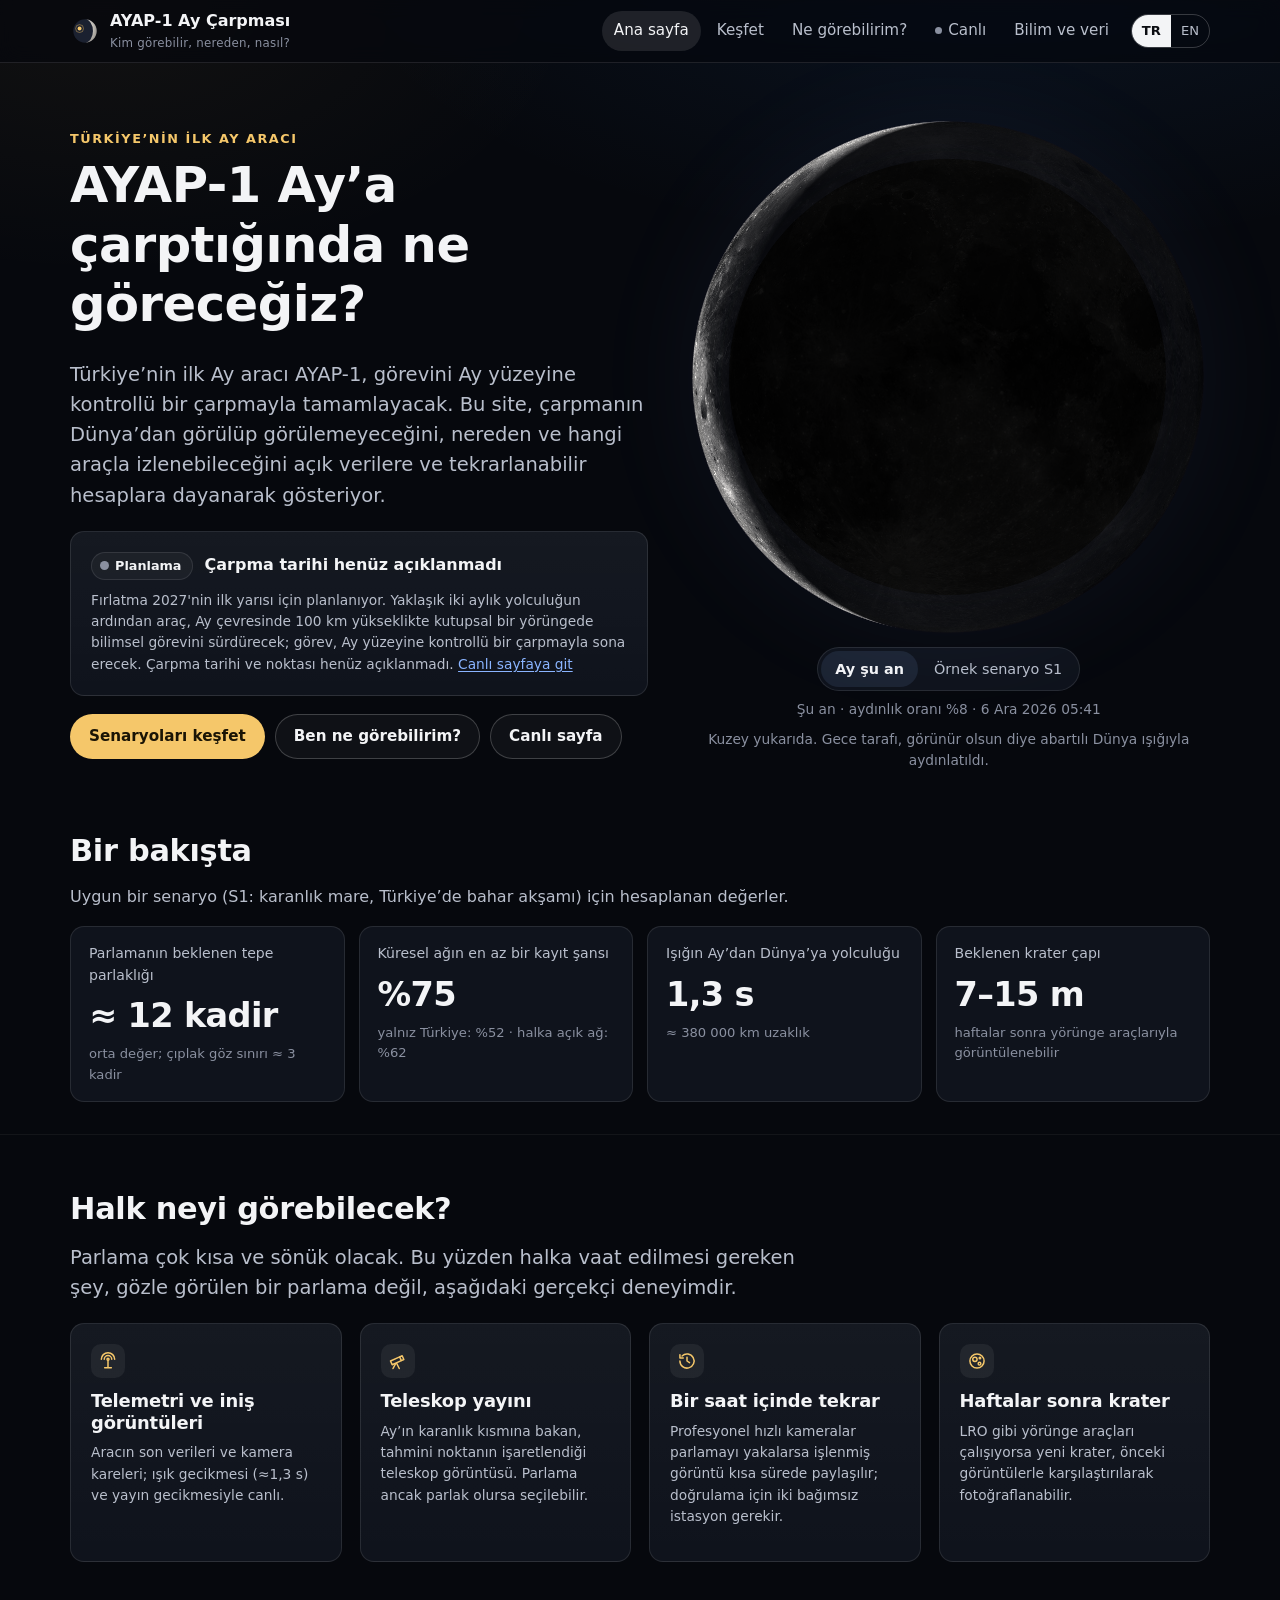
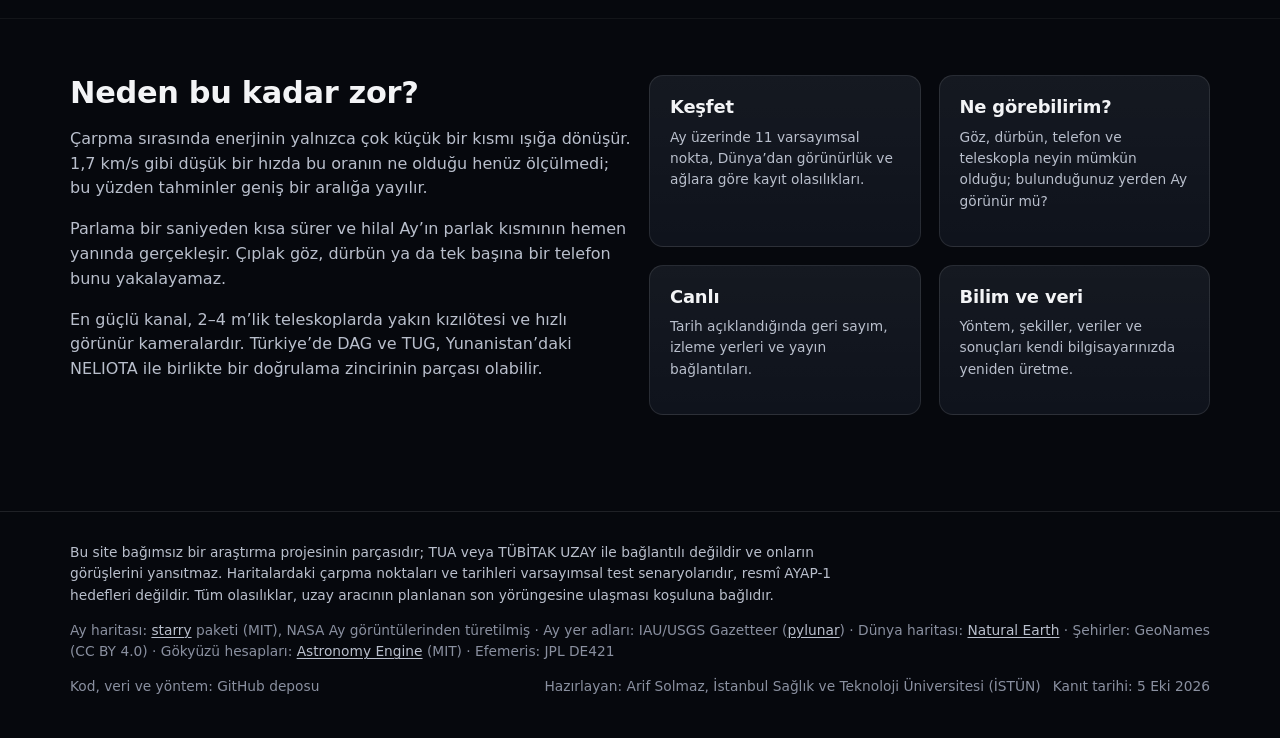
==== site/index.html @ c0e5a5e1 "AYAP-1 impact-live: analysis, data and bilingual website" ====
<!doctype html>
<html lang="tr">
<head>
<meta charset="utf-8">
<meta name="viewport" content="width=device-width, initial-scale=1">
<title>AYAP-1 Ay Çarpması</title>
<meta name="description" content="AYAP-1'in Ay'a çarpması Dünya'dan görülebilir mi? Kim, nereden, hangi araçla? Açık veriye dayalı etkileşimli rehber. / Could AYAP-1's lunar impact be seen from Earth? An open, interactive guide.">
<meta property="og:title" content="AYAP-1 Ay Çarpması — Kim görebilir, nereden, nasıl?">
<meta property="og:description" content="Türkiye'nin ilk Ay aracının görev sonu çarpmasının gözlenebilirliği: senaryolar, haritalar ve canlı takip.">
<meta property="og:image" content="assets/img/og.png">
<meta property="og:type" content="website">
<meta name="twitter:card" content="summary_large_image">
<meta name="theme-color" content="#06080d">
<link rel="icon" href="assets/img/favicon.svg" type="image/svg+xml">
<link rel="stylesheet" href="assets/css/style.css">
</head>
<body data-page="home">
<a class="skip" href="#main">Skip to content</a>
<header id="site-header"></header>
<main id="main">
  <section class="hero">
    <div class="container">
      <div>
        <div class="kicker" data-i18n="home.kicker"></div>
        <h1 data-i18n="home.title"></h1>
        <p class="lead" data-i18n="home.lead"></p>
        <div class="card" id="status-card" style="margin-top:20px">
          <div class="row"><span id="status-badge"></span><strong id="status-title"></strong></div>
          <p class="secondary small" id="status-body" style="margin:10px 0 0"></p>
        </div>
        <div class="cta">
          <a class="btn primary" href="explore.html" data-keep-lang data-i18n="home.cta_explore"></a>
          <a class="btn" href="see.html" data-keep-lang data-i18n="home.cta_see"></a>
          <a class="btn" href="live.html" data-keep-lang data-i18n="home.cta_live"></a>
        </div>
      </div>
      <div>
        <div class="hero-moon"><div class="halo"></div><canvas id="hero-moon" aria-label="Moon"></canvas></div>
        <div class="row" style="justify-content:center;margin-top:10px">
          <div class="tabs" role="tablist">
            <button role="tab" id="tab-now" aria-selected="true" data-i18n="home.moon_now"></button>
            <button role="tab" id="tab-s1" aria-selected="false" data-i18n="home.moon_s1"></button>
          </div>
        </div>
        <div class="moon-caption" id="moon-caption"></div>
        <div class="moon-caption small" data-i18n="home.moon_note"></div>
      </div>
    </div>
  </section>

  <section class="section tight">
    <div class="container">
      <h2 data-i18n="home.numbers_title"></h2>
      <p class="secondary" data-i18n="home.numbers_lead"></p>
      <div class="stats" id="stats"></div>
    </div>
  </section>

  <section class="section">
    <div class="container">
      <h2 data-i18n="home.see_title"></h2>
      <p class="lead" data-i18n="home.see_lead"></p>
      <div class="grid four" style="margin-top:20px">
        <div class="card"><div class="icon" aria-hidden="true"><svg viewBox="0 0 24 24" width="20" height="20" fill="none" stroke="currentColor" stroke-width="1.8" stroke-linecap="round" stroke-linejoin="round"><path d="M4 10a8 8 0 0 1 16 0"/><path d="M7.5 10a4.5 4.5 0 0 1 9 0"/><circle cx="12" cy="10" r="1.2"/><path d="M12 11.5V20M8 20h8"/></svg></div><h3 data-i18n="home.see1_t"></h3><p class="secondary small" data-i18n="home.see1_d"></p></div>
        <div class="card"><div class="icon" aria-hidden="true"><svg viewBox="0 0 24 24" width="20" height="20" fill="none" stroke="currentColor" stroke-width="1.8" stroke-linecap="round" stroke-linejoin="round"><path d="M3 12l11-5 2 4.5-11 5z"/><path d="M14 7l3-1.3 2 4.5-3 1.3"/><path d="M9 15.5l-3 5.5M10.5 15l3 6"/></svg></div><h3 data-i18n="home.see2_t"></h3><p class="secondary small" data-i18n="home.see2_d"></p></div>
        <div class="card"><div class="icon" aria-hidden="true"><svg viewBox="0 0 24 24" width="20" height="20" fill="none" stroke="currentColor" stroke-width="1.8" stroke-linecap="round" stroke-linejoin="round"><path d="M3.5 12a8.5 8.5 0 1 0 2.6-6.1"/><path d="M3.5 4.5v4h4"/><path d="M12 7.5V12l3 2"/></svg></div><h3 data-i18n="home.see3_t"></h3><p class="secondary small" data-i18n="home.see3_d"></p></div>
        <div class="card"><div class="icon" aria-hidden="true"><svg viewBox="0 0 24 24" width="20" height="20" fill="none" stroke="currentColor" stroke-width="1.8" stroke-linecap="round" stroke-linejoin="round"><circle cx="12" cy="12" r="8.5"/><circle cx="9.5" cy="10" r="2.6"/><circle cx="15" cy="15.2" r="1.6"/><circle cx="15.5" cy="8.5" r="0.9"/></svg></div><h3 data-i18n="home.see4_t"></h3><p class="secondary small" data-i18n="home.see4_d"></p></div>
      </div>
    </div>
  </section>

  <section class="section">
    <div class="container grid two" style="align-items:start">
      <div>
        <h2 data-i18n="home.why_title"></h2>
        <p class="secondary" data-i18n="home.why_p1"></p>
        <p class="secondary" data-i18n="home.why_p2"></p>
        <p class="secondary" data-i18n="home.why_p3"></p>
      </div>
      <div class="grid two">
        <a class="card" href="explore.html" data-keep-lang><h3 data-i18n="home.go_explore_t"></h3><p class="secondary small" data-i18n="home.go_explore_d"></p></a>
        <a class="card" href="see.html" data-keep-lang><h3 data-i18n="home.go_see_t"></h3><p class="secondary small" data-i18n="home.go_see_d"></p></a>
        <a class="card" href="live.html" data-keep-lang><h3 data-i18n="home.go_live_t"></h3><p class="secondary small" data-i18n="home.go_live_d"></p></a>
        <a class="card" href="science.html" data-keep-lang><h3 data-i18n="home.go_science_t"></h3><p class="secondary small" data-i18n="home.go_science_d"></p></a>
      </div>
    </div>
  </section>
</main>
<footer id="site-footer"></footer>
<script src="assets/vendor/astronomy.browser.min.js"></script>
<script type="module" src="assets/js/pages/home.js"></script>
</body>
</html>
---- site/assets/css/style.css ----
/* AYAP-1 Impact Live — site styles (dark, single theme) */
:root {
  color-scheme: dark;
  --bg: #06080d;
  --surface-1: #0f131c;
  --surface-2: #151b27;
  --surface-3: #1c2433;
  --border: rgba(255, 255, 255, 0.10);
  --border-strong: rgba(255, 255, 255, 0.20);
  --text-1: #f3f4f6;
  --text-2: #b9bfcc;
  --text-3: #8a90a0;
  --accent: #f5c76a;
  --accent-ink: #1a1405;
  --link: #8ab4ff;
  --series-1: #3987e5;
  --series-2: #d95926;
  --series-3: #199e70;
  --good: #0ca30c;
  --warning: #fab219;
  --serious: #ec835a;
  --critical: #d03b3b;
  --grid: #232a38;
  --axis: #3a4252;
  --radius: 14px;
  --radius-sm: 9px;
  --font: system-ui, -apple-system, "Segoe UI", Roboto, "Helvetica Neue", Arial, sans-serif;
  --mono: ui-monospace, SFMono-Regular, Menlo, Consolas, monospace;
  --max: 1180px;
}
* { box-sizing: border-box; }
html { -webkit-text-size-adjust: 100%; }
body {
  margin: 0; font-family: var(--font); color: var(--text-1); line-height: 1.55; font-size: 16px;
  background:
    radial-gradient(1100px 520px at 78% -8%, rgba(57, 135, 229, 0.10), transparent 62%),
    radial-gradient(800px 460px at 8% 0%, rgba(245, 199, 106, 0.05), transparent 60%),
    var(--bg);
  background-attachment: fixed;
  min-height: 100vh;
}
img, canvas, svg { max-width: 100%; }
a { color: var(--link); text-decoration-thickness: 1px; text-underline-offset: 2px; }
a:hover { color: #b3cdff; }
h1, h2, h3, h4 { line-height: 1.2; margin: 0 0 .5em; font-weight: 650; letter-spacing: -0.01em; }
h1 { font-size: clamp(1.9rem, 4.2vw, 3.1rem); }
h2 { font-size: clamp(1.4rem, 2.6vw, 1.9rem); }
h3 { font-size: 1.12rem; }
p { margin: 0 0 1em; }
small, .small { font-size: .86rem; }
.muted { color: var(--text-3); }
.secondary { color: var(--text-2); }
.container { max-width: var(--max); margin: 0 auto; padding: 0 20px; }
@media (max-width: 600px) { .container { padding: 0 16px; } }
.skip { position: absolute; left: -999px; top: 0; background: var(--accent); color: var(--accent-ink); padding: 8px 12px; z-index: 100; }
.skip:focus { left: 8px; top: 8px; }
:focus-visible { outline: 2px solid var(--accent); outline-offset: 2px; border-radius: 4px; }

/* ------------------------------------------------------------------ header */
.site-header { position: sticky; top: 0; z-index: 50; backdrop-filter: saturate(140%) blur(10px); -webkit-backdrop-filter: saturate(140%) blur(10px);
  background: rgba(6, 8, 13, 0.72); border-bottom: 1px solid var(--border); }
.site-header .container { display: flex; align-items: center; gap: 18px; min-height: 62px; }
.brand { display: flex; align-items: center; gap: 10px; color: var(--text-1); text-decoration: none; font-weight: 650; white-space: nowrap; }
.brand svg { width: 30px; height: 30px; flex: none; }
.brand small { display: block; font-weight: 450; color: var(--text-3); font-size: .74rem; letter-spacing: .02em; }
.nav { display: flex; gap: 4px; margin-left: auto; align-items: center; }
.nav a { color: var(--text-2); text-decoration: none; padding: 8px 12px; border-radius: 999px; font-size: .95rem; }
.nav a:hover { color: var(--text-1); background: rgba(255, 255, 255, 0.06); }
.nav a[aria-current="page"] { color: var(--text-1); background: rgba(255, 255, 255, 0.10); }
.nav .live-dot { display: inline-block; width: 7px; height: 7px; border-radius: 50%; background: var(--text-3); margin-right: 6px; vertical-align: 1px; }
.nav .live-dot.on { background: var(--critical); box-shadow: 0 0 0 3px rgba(208, 59, 59, .25); animation: pulse 1.6s infinite; }
@keyframes pulse { 50% { box-shadow: 0 0 0 6px rgba(208, 59, 59, 0); } }
.lang { display: inline-flex; border: 1px solid var(--border-strong); border-radius: 999px; overflow: hidden; margin-left: 6px; flex: none; }
.lang button { background: none; border: 0; color: var(--text-2); font: inherit; font-size: .82rem; padding: 6px 10px; cursor: pointer; }
.lang button[aria-pressed="true"] { background: var(--text-1); color: #0b0d12; font-weight: 650; }
.menu-btn { display: none; margin-left: auto; background: none; border: 1px solid var(--border-strong); color: var(--text-1); border-radius: 10px; padding: 6px 10px; font: inherit; }
@media (max-width: 920px) {
  .menu-btn { display: inline-block; }
  .nav { position: absolute; left: 0; right: 0; top: 62px; flex-direction: column; align-items: stretch; background: rgba(8, 10, 16, 0.97); border-bottom: 1px solid var(--border); padding: 10px 16px 16px; display: none; }
  .nav.open { display: flex; }
  .nav a { border-radius: 10px; padding: 12px; }
  .lang { align-self: flex-start; margin: 8px 0 0; }
}

/* ------------------------------------------------------------------ layout pieces */
main { display: block; }
.section { padding: 56px 0; }
.section.tight { padding: 32px 0; }
.section + .section { border-top: 1px solid rgba(255, 255, 255, 0.05); }
.kicker { color: var(--accent); font-size: .8rem; font-weight: 650; letter-spacing: .12em; text-transform: uppercase; margin-bottom: .6em; }
.lead { font-size: clamp(1.05rem, 1.7vw, 1.22rem); color: var(--text-2); max-width: 62ch; }
.grid { display: grid; gap: 18px; }
.grid.two { grid-template-columns: repeat(2, minmax(0, 1fr)); }
.grid.three { grid-template-columns: repeat(3, minmax(0, 1fr)); }
.grid.four { grid-template-columns: repeat(4, minmax(0, 1fr)); }
@media (max-width: 980px) { .grid.four { grid-template-columns: repeat(2, minmax(0, 1fr)); } .grid.three { grid-template-columns: 1fr 1fr; } }
@media (max-width: 720px) { .grid.two, .grid.three, .grid.four { grid-template-columns: 1fr; } }
.card { background: linear-gradient(180deg, rgba(255,255,255,0.025), rgba(255,255,255,0)), var(--surface-1); border: 1px solid var(--border); border-radius: var(--radius); padding: 20px; }
.card.pad-lg { padding: 26px; }
.card h3 { margin-top: 0; }
.card .icon { width: 34px; height: 34px; border-radius: 10px; display: grid; place-items: center; background: rgba(255,255,255,0.06); margin-bottom: 12px; color: var(--accent); }
a.card { color: inherit; text-decoration: none; display: block; transition: border-color .15s, transform .15s; }
a.card:hover { border-color: var(--border-strong); transform: translateY(-2px); }
.note { border-left: 3px solid var(--accent); background: rgba(245, 199, 106, 0.06); padding: 12px 14px; border-radius: 0 var(--radius-sm) var(--radius-sm) 0; color: var(--text-2); font-size: .94rem; }
.note.info { border-left-color: var(--series-1); background: rgba(57, 135, 229, 0.08); }
.hr { height: 1px; background: var(--border); margin: 22px 0; }
.row { display: flex; gap: 12px; align-items: center; flex-wrap: wrap; }
.spacer { flex: 1; }

/* ------------------------------------------------------------------ hero */
.hero { padding: 54px 0 30px; }
.hero .container { display: grid; grid-template-columns: minmax(0, 1.05fr) minmax(0, 0.95fr); gap: 40px; align-items: center; }
@media (max-width: 920px) { .hero .container { grid-template-columns: 1fr; } }
.hero-moon { position: relative; aspect-ratio: 1 / 1; width: 100%; max-width: 520px; justify-self: center; }
.hero-moon canvas { width: 100%; height: 100%; display: block; }
.hero-moon .halo { position: absolute; inset: 8%; border-radius: 50%; box-shadow: 0 0 120px 30px rgba(140, 170, 255, 0.07); pointer-events: none; }
.moon-caption { text-align: center; color: var(--text-3); font-size: .86rem; margin-top: 8px; }
.cta { display: flex; gap: 10px; flex-wrap: wrap; margin-top: 18px; }

/* ------------------------------------------------------------------ buttons, chips, tabs, inputs */
.btn { display: inline-flex; align-items: center; gap: 8px; border-radius: 999px; padding: 10px 18px; font: inherit; font-weight: 600; font-size: .95rem; cursor: pointer;
  border: 1px solid var(--border-strong); background: rgba(255, 255, 255, 0.04); color: var(--text-1); text-decoration: none; }
.btn:hover { background: rgba(255, 255, 255, 0.09); color: var(--text-1); }
.btn.primary { background: var(--accent); color: var(--accent-ink); border-color: transparent; }
.btn.primary:hover { background: #ffd88a; color: var(--accent-ink); }
.btn.small { padding: 6px 12px; font-size: .85rem; }
.btn[disabled] { opacity: .5; cursor: not-allowed; }
.chips { display: flex; flex-wrap: wrap; gap: 8px; }
.chip { display: inline-flex; align-items: center; gap: 7px; padding: 7px 12px; border-radius: 999px; border: 1px solid var(--border); background: var(--surface-1); color: var(--text-2); font: inherit; font-size: .9rem; cursor: pointer; }
.chip:hover { border-color: var(--border-strong); color: var(--text-1); }
.chip[aria-pressed="true"] { border-color: var(--accent); color: var(--text-1); background: rgba(245, 199, 106, 0.10); }
.chip .sym { font-size: .78rem; }
.tabs { display: inline-flex; background: var(--surface-1); border: 1px solid var(--border); border-radius: 999px; padding: 3px; gap: 2px; flex-wrap: wrap; }
.tabs button { background: none; border: 0; color: var(--text-2); font: inherit; font-size: .9rem; padding: 7px 14px; border-radius: 999px; cursor: pointer; }
.tabs button[aria-selected="true"] { background: var(--surface-3); color: var(--text-1); font-weight: 600; }
label.field { display: grid; gap: 6px; font-size: .88rem; color: var(--text-2); }
input[type="text"], input[type="search"], input[type="datetime-local"], select {
  font: inherit; color: var(--text-1); background: var(--surface-2); border: 1px solid var(--border-strong); border-radius: 10px; padding: 9px 12px; min-width: 0; }
input[type="range"] { width: 100%; accent-color: var(--accent); }
.toggle { display: inline-flex; align-items: center; gap: 8px; color: var(--text-2); font-size: .9rem; cursor: pointer; user-select: none; }
.toggle input { accent-color: var(--accent); width: 16px; height: 16px; }

/* ------------------------------------------------------------------ status / class badges */
.badge { display: inline-flex; align-items: center; gap: 6px; font-size: .8rem; font-weight: 600; padding: 3px 10px 3px 8px; border-radius: 999px; border: 1px solid var(--border); background: rgba(255,255,255,0.04); color: var(--text-1); white-space: nowrap; }
.badge .dot { width: 9px; height: 9px; border-radius: 50%; flex: none; }
.badge.favourable .dot { background: var(--good); }
.badge.intermediate .dot { background: var(--warning); border-radius: 2px; transform: rotate(45deg); width: 8px; height: 8px; }
.badge.unfavourable .dot { background: transparent; border: 2px solid var(--serious); }
.badge.planning .dot { background: var(--text-3); }
.badge.announced .dot { background: var(--warning); }
.badge.live .dot { background: var(--critical); animation: pulse 1.6s infinite; }
.badge.completed .dot { background: var(--good); }
.badge.demo { border-color: var(--accent); color: var(--accent); }
.badge.demo .dot { background: var(--accent); }

/* ------------------------------------------------------------------ stat tiles */
.stats { display: grid; grid-template-columns: repeat(4, minmax(0, 1fr)); gap: 14px; }
@media (max-width: 980px) { .stats { grid-template-columns: repeat(2, minmax(0, 1fr)); } }
@media (max-width: 460px) { .stats { grid-template-columns: 1fr; } }
.stat { background: var(--surface-1); border: 1px solid var(--border); border-radius: var(--radius); padding: 16px 18px; }
.stat .label { color: var(--text-2); font-size: .88rem; }
.stat .value { font-size: 2.1rem; font-weight: 650; letter-spacing: -0.02em; margin: 4px 0 2px; }
.stat .sub { color: var(--text-3); font-size: .82rem; }
.stat.hero .value { font-size: 2.6rem; }

/* ------------------------------------------------------------------ figures, canvases, charts */
.viz { background: var(--surface-1); border: 1px solid var(--border); border-radius: var(--radius); padding: 16px; position: relative; }
.viz-head { display: flex; align-items: flex-start; gap: 12px; flex-wrap: wrap; margin-bottom: 10px; }
.viz-head h3 { margin: 0; }
.viz-head .sub { color: var(--text-3); font-size: .85rem; margin-top: 2px; }
.viz-head .tools { margin-left: auto; display: flex; gap: 8px; flex-wrap: wrap; align-items: center; }
.viz canvas { display: block; width: 100%; }
.viz .moon-wrap { position: relative; width: 100%; max-width: 560px; margin: 0 auto; aspect-ratio: 1 / 1; }
.viz .moon-wrap canvas { width: 100%; height: 100%; }
.viz .map-wrap { position: relative; width: 100%; aspect-ratio: 2.6 / 1; }
.viz .map-wrap canvas { width: 100%; height: 100%; }
.legend { display: flex; flex-wrap: wrap; gap: 6px 16px; color: var(--text-2); font-size: .84rem; margin-top: 10px; }
.legend .key { display: inline-flex; align-items: center; gap: 7px; }
.legend .sw { width: 12px; height: 12px; border-radius: 3px; flex: none; }
.legend .sw.line { height: 2px; width: 16px; border-radius: 2px; }
.legend .sw.ring { border-radius: 50%; border: 2px solid currentColor; background: transparent; }
.legend .sw.round { border-radius: 50%; }
.evid { margin-left: auto; align-self: flex-start; font-size: .66rem; letter-spacing: .08em; color: var(--text-3); text-transform: uppercase; border: 1px solid var(--border); border-radius: 999px; padding: 2px 8px; white-space: nowrap; }
.chart svg { display: block; width: 100%; height: auto; overflow: visible; }
.chart text { fill: var(--text-2); font-family: var(--font); font-size: 12px; }
.chart .tick text { fill: var(--text-3); font-variant-numeric: tabular-nums; }
.chart .gridline { stroke: var(--grid); stroke-width: 1; shape-rendering: crispEdges; }
.chart .axisline { stroke: var(--axis); stroke-width: 1; shape-rendering: crispEdges; }
.chart .mark { transition: opacity .12s; }
.chart .mark:hover, .chart .mark:focus { opacity: .82; outline: none; }
.chart .dim { opacity: .5; }
.table-toggle { margin-top: 10px; }
.data-table { width: 100%; border-collapse: collapse; font-size: .88rem; margin-top: 10px; }
.data-table th, .data-table td { text-align: left; padding: 7px 8px; border-bottom: 1px solid var(--border); }
.data-table td.num, .data-table th.num { text-align: right; font-variant-numeric: tabular-nums; }
.data-table th { color: var(--text-2); font-weight: 600; }
.tooltip { position: fixed; z-index: 80; pointer-events: none; background: #0b0e15; border: 1px solid var(--border-strong); border-radius: 10px; padding: 9px 11px; font-size: .84rem; color: var(--text-2); box-shadow: 0 10px 30px rgba(0,0,0,.45); max-width: 280px; opacity: 0; transition: opacity .1s; }
.tooltip.show { opacity: 1; }
.tooltip strong { color: var(--text-1); font-size: .95rem; }
.tooltip .tl-row { display: flex; align-items: center; gap: 8px; margin-top: 3px; }
.tooltip .tl-key { width: 12px; height: 2px; border-radius: 2px; flex: none; }

/* ------------------------------------------------------------------ ladder rows (what could I see) */
.ladder { display: grid; gap: 8px; margin-top: 14px; }
.ladder .lrow { display: grid; grid-template-columns: minmax(150px, 1.25fr) minmax(0, 2fr) 70px; gap: 12px; align-items: center; font-size: .92rem; }
.ladder .lname { color: var(--text-1); }
.ladder .lname small { display: block; color: var(--text-3); font-size: .78rem; }
.ladder .meter { height: 10px; border-radius: 999px; background: rgba(57, 135, 229, 0.18); overflow: hidden; }
.ladder .meter span { display: block; height: 100%; border-radius: 999px; background: var(--series-1); }
.ladder .lval { text-align: right; font-variant-numeric: tabular-nums; color: var(--text-1); font-weight: 600; }
@media (max-width: 560px) { .ladder .lrow { grid-template-columns: 1fr 60px; } .ladder .meter { grid-column: 1 / -1; order: 3; } }

/* ------------------------------------------------------------------ simulator */
.sim { display: grid; grid-template-columns: minmax(0, 1fr) minmax(0, 1fr); gap: 20px; align-items: start; }
@media (max-width: 860px) { .sim { grid-template-columns: 1fr; } }
.sim-view { position: relative; background: #000; border-radius: var(--radius); overflow: hidden; aspect-ratio: 1 / 1; border: 1px solid var(--border); }
.sim-view canvas { position: absolute; inset: 0; width: 100%; height: 100%; }
.sim-view .eyepiece { position: absolute; inset: 0; pointer-events: none; }
.sim-msg { position: absolute; left: 12px; right: 12px; bottom: 12px; text-align: center; font-size: .9rem; color: var(--text-1); background: rgba(0,0,0,.55); border-radius: 10px; padding: 8px 10px; }
.result-pill { display: inline-flex; gap: 8px; align-items: center; padding: 6px 12px; border-radius: 999px; font-weight: 600; font-size: .9rem; border: 1px solid var(--border-strong); }
.result-pill.yes { border-color: rgba(12, 163, 12, .6); background: rgba(12, 163, 12, .12); }
.result-pill.no { border-color: rgba(236, 131, 90, .6); background: rgba(236, 131, 90, .10); }

/* ------------------------------------------------------------------ location check */
.loc-result { display: grid; grid-template-columns: 140px minmax(0, 1fr); gap: 18px; align-items: center; margin-top: 14px; }
@media (max-width: 560px) { .loc-result { grid-template-columns: 1fr; } }
.verdict { font-size: 1.15rem; font-weight: 650; margin-bottom: 4px; }
.kv { display: grid; grid-template-columns: auto 1fr; gap: 4px 14px; font-size: .92rem; }
.kv dt { color: var(--text-3); }
.kv dd { margin: 0; color: var(--text-1); font-variant-numeric: tabular-nums; }
@media (max-width: 560px) { .kv { grid-template-columns: 1fr; gap: 0; } .kv dt { font-size: .82rem; margin-top: 8px; } }

/* ------------------------------------------------------------------ live page */
.countdown { display: flex; gap: 12px; flex-wrap: wrap; margin: 14px 0; }
.countdown .unit { background: var(--surface-2); border: 1px solid var(--border); border-radius: 12px; padding: 12px 14px; min-width: 84px; text-align: center; }
.countdown .num { font-size: 2.2rem; font-weight: 650; font-variant-numeric: tabular-nums; }
.countdown .lab { color: var(--text-3); font-size: .78rem; text-transform: uppercase; letter-spacing: .08em; }
.timeline { list-style: none; margin: 0; padding: 0; position: relative; }
.timeline::before { content: ""; position: absolute; left: 11px; top: 6px; bottom: 6px; width: 2px; background: var(--grid); }
.timeline li { position: relative; padding: 0 0 18px 38px; }
.timeline li::before { content: ""; position: absolute; left: 4px; top: 4px; width: 16px; height: 16px; border-radius: 50%; background: var(--surface-1); border: 2px solid var(--axis); }
.timeline li.done::before { background: var(--good); border-color: var(--good); }
.timeline li.now::before { background: var(--accent); border-color: var(--accent); box-shadow: 0 0 0 5px rgba(245, 199, 106, .2); }
.timeline .when { color: var(--accent); font-size: .8rem; font-weight: 650; letter-spacing: .04em; }
.timeline .what { font-weight: 600; }
.timeline .detail { color: var(--text-2); font-size: .92rem; }
.updates { list-style: none; margin: 0; padding: 0; display: grid; gap: 10px; }
.updates li { background: var(--surface-2); border: 1px solid var(--border); border-radius: 12px; padding: 10px 12px; }
.updates time { color: var(--text-3); font-size: .8rem; display: block; }
.banner-demo { background: repeating-linear-gradient(135deg, rgba(245,199,106,.12) 0 12px, rgba(245,199,106,.05) 12px 24px); border: 1px solid rgba(245,199,106,.5); border-radius: 12px; padding: 10px 14px; color: var(--text-1); }
.embed { position: relative; aspect-ratio: 16 / 9; border-radius: 12px; overflow: hidden; border: 1px solid var(--border); background: #000; }
.embed iframe { position: absolute; inset: 0; width: 100%; height: 100%; border: 0; }

/* ------------------------------------------------------------------ checklist */
.checklist { list-style: none; margin: 0; padding: 0; display: grid; gap: 8px; grid-template-columns: repeat(2, minmax(0, 1fr)); }
@media (max-width: 760px) { .checklist { grid-template-columns: 1fr; } }
.checklist label { display: flex; gap: 10px; align-items: flex-start; background: var(--surface-2); border: 1px solid var(--border); border-radius: 10px; padding: 10px 12px; cursor: pointer; }
.checklist input { margin-top: 3px; accent-color: var(--good); width: 17px; height: 17px; flex: none; }
.checklist .ck-title { color: var(--text-1); font-weight: 600; }
.checklist .ck-detail { color: var(--text-2); font-size: .9rem; }

/* ------------------------------------------------------------------ gallery */
.gallery { display: grid; grid-template-columns: repeat(auto-fill, minmax(260px, 1fr)); gap: 16px; }
.gallery figure { margin: 0; background: var(--surface-1); border: 1px solid var(--border); border-radius: var(--radius); overflow: hidden; }
.gallery button { all: unset; cursor: zoom-in; display: block; width: 100%; }
.gallery img { display: block; width: 100%; aspect-ratio: 16 / 9; object-fit: contain; background: #fff; }
.gallery figcaption { padding: 10px 12px; font-size: .86rem; color: var(--text-2); }
.gallery figcaption b { color: var(--text-1); display: block; font-weight: 600; margin-bottom: 2px; }
.lightbox { position: fixed; inset: 0; background: rgba(0, 0, 0, .88); z-index: 90; display: none; align-items: center; justify-content: center; padding: 24px; }
.lightbox.open { display: flex; }
.lightbox img { max-width: 100%; max-height: 88vh; background: #fff; border-radius: 8px; }
.lightbox button { position: absolute; top: 16px; right: 16px; }
pre.code { background: #0a0d14; border: 1px solid var(--border); border-radius: 10px; padding: 12px 14px; overflow-x: auto; font-family: var(--mono); font-size: .86rem; color: #dfe6f3; }
ul.clean { padding-left: 1.1em; margin: 0 0 1em; }
ul.clean li { margin: .3em 0; color: var(--text-2); }
ul.clean li b { color: var(--text-1); }

/* ------------------------------------------------------------------ footer */
.site-footer { border-top: 1px solid var(--border); margin-top: 40px; padding: 30px 0 40px; color: var(--text-3); font-size: .86rem; }
.site-footer .container { display: grid; gap: 14px; }
.site-footer .disclaimer { color: var(--text-2); max-width: 90ch; }
.site-footer a { color: var(--text-2); }
.loading { color: var(--text-3); font-size: .9rem; }
.hidden { display: none !important; }
@media (prefers-reduced-motion: reduce) { * { animation: none !important; transition: none !important; } }
@media print { .site-header, .lang, .tools, .menu-btn { display: none !important; } body { background: #fff; color: #000; } }
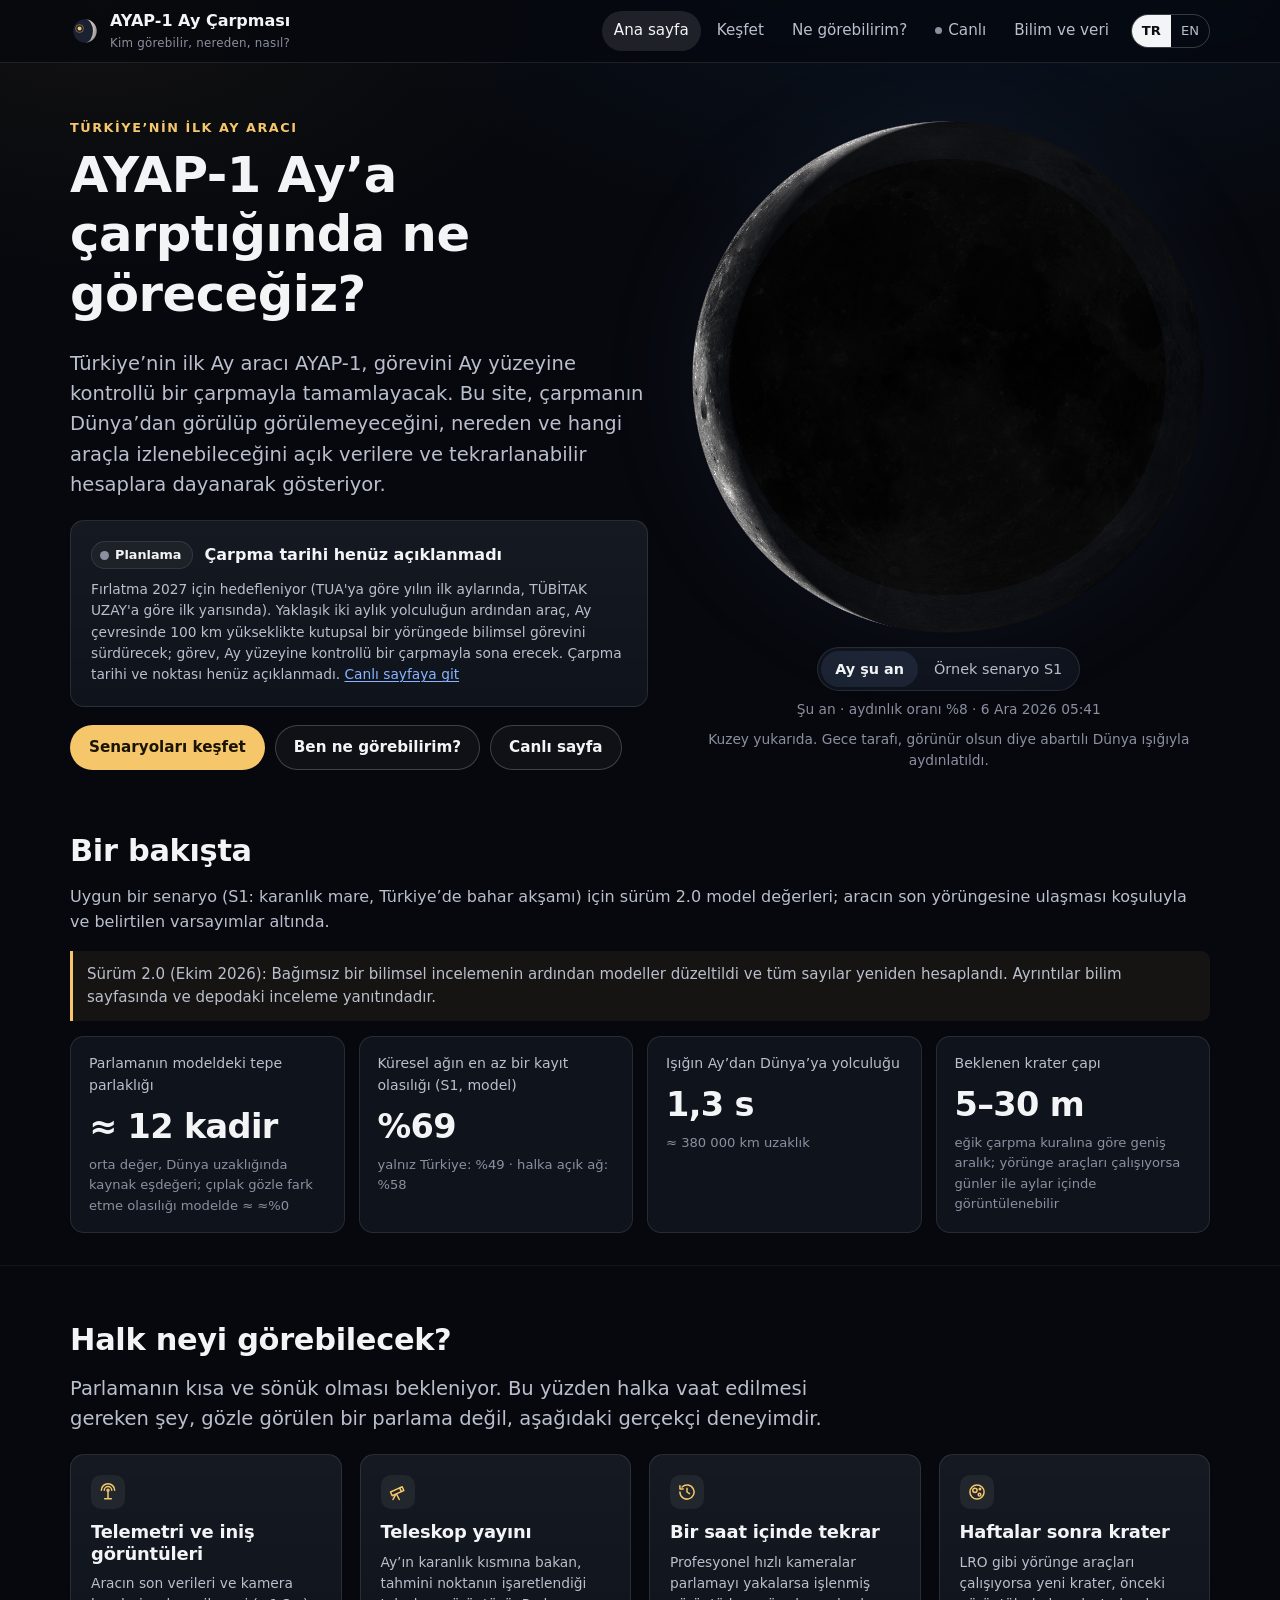
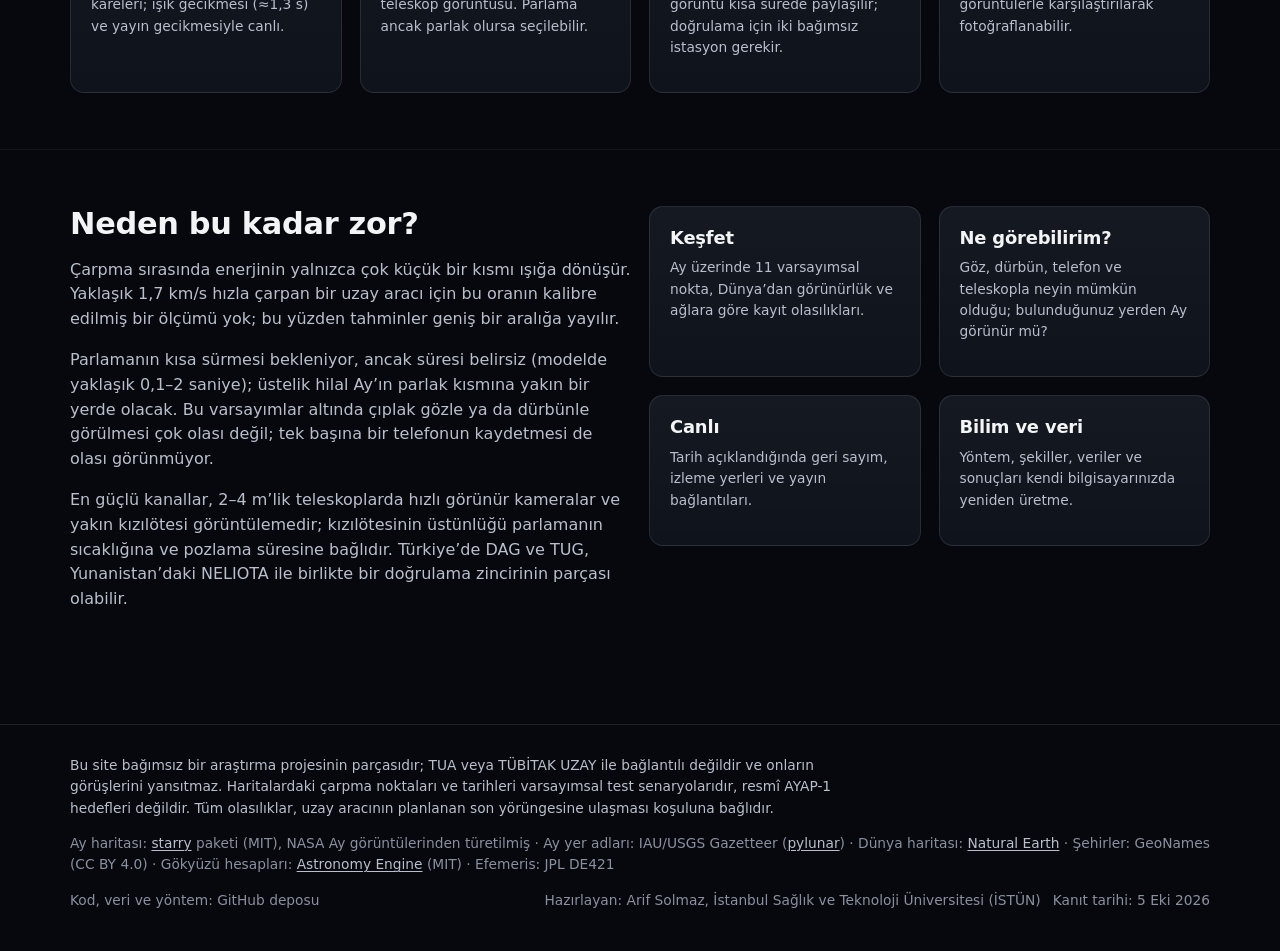
==== commit 0ec48264: "v2.0.0: corrected analysis after the independent scientific audit Release 2.0 answers all 95 finding" ====
--- a/site/index.html
+++ b/site/index.html
@@ -52,6 +52,7 @@
     <div class="container">
       <h2 data-i18n="home.numbers_title"></h2>
       <p class="secondary" data-i18n="home.numbers_lead"></p>
+      <p class="note" data-i18n="common.revision"></p>
       <div class="stats" id="stats"></div>
     </div>
   </section>
--- a/site/assets/css/style.css
+++ b/site/assets/css/style.css
@@ -125,6 +125,7 @@
 .btn.primary:hover { background: #ffd88a; color: var(--accent-ink); }
 .btn.small { padding: 6px 12px; font-size: .85rem; }
 .btn[disabled] { opacity: .5; cursor: not-allowed; }
+.btn[aria-pressed="true"] { border-color: var(--accent); color: var(--text-1); background: rgba(245, 199, 106, 0.10); }
 .chips { display: flex; flex-wrap: wrap; gap: 8px; }
 .chip { display: inline-flex; align-items: center; gap: 7px; padding: 7px 12px; border-radius: 999px; border: 1px solid var(--border); background: var(--surface-1); color: var(--text-2); font: inherit; font-size: .9rem; cursor: pointer; }
 .chip:hover { border-color: var(--border-strong); color: var(--text-1); }
@@ -220,12 +221,14 @@
 .result-pill { display: inline-flex; gap: 8px; align-items: center; padding: 6px 12px; border-radius: 999px; font-weight: 600; font-size: .9rem; border: 1px solid var(--border-strong); }
 .result-pill.yes { border-color: rgba(12, 163, 12, .6); background: rgba(12, 163, 12, .12); }
 .result-pill.no { border-color: rgba(236, 131, 90, .6); background: rgba(236, 131, 90, .10); }
+.result-pill.maybe { border-color: rgba(237, 161, 0, .6); background: rgba(237, 161, 0, .10); }
+.result-pill { white-space: normal; text-align: left; max-width: 100%; }
 
 /* ------------------------------------------------------------------ location check */
 .loc-result { display: grid; grid-template-columns: 140px minmax(0, 1fr); gap: 18px; align-items: center; margin-top: 14px; }
 @media (max-width: 560px) { .loc-result { grid-template-columns: 1fr; } }
 .verdict { font-size: 1.15rem; font-weight: 650; margin-bottom: 4px; }
-.kv { display: grid; grid-template-columns: auto 1fr; gap: 4px 14px; font-size: .92rem; }
+.kv { display: grid; grid-template-columns: fit-content(40%) minmax(0, 1fr); gap: 4px 14px; font-size: .92rem; }
 .kv dt { color: var(--text-3); }
 .kv dd { margin: 0; color: var(--text-1); font-variant-numeric: tabular-nums; }
 @media (max-width: 560px) { .kv { grid-template-columns: 1fr; gap: 0; } .kv dt { font-size: .82rem; margin-top: 8px; } }
